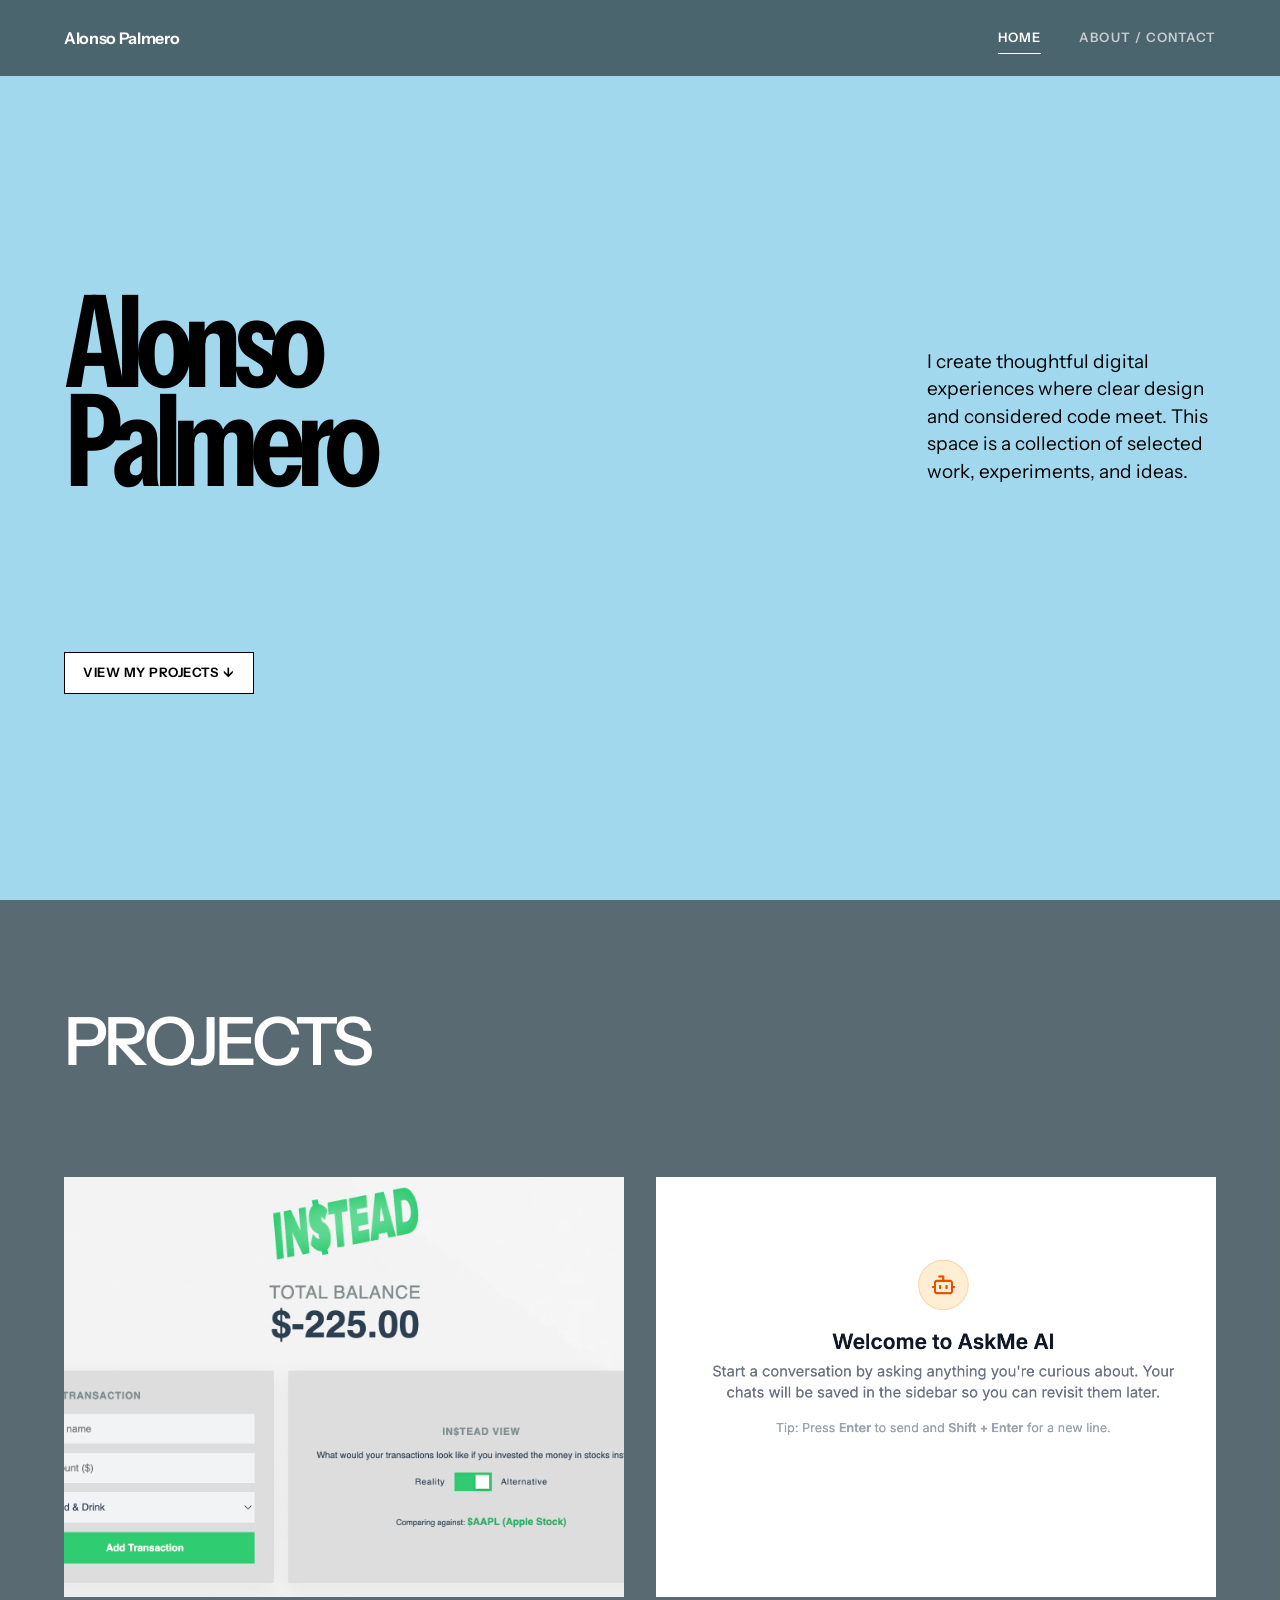
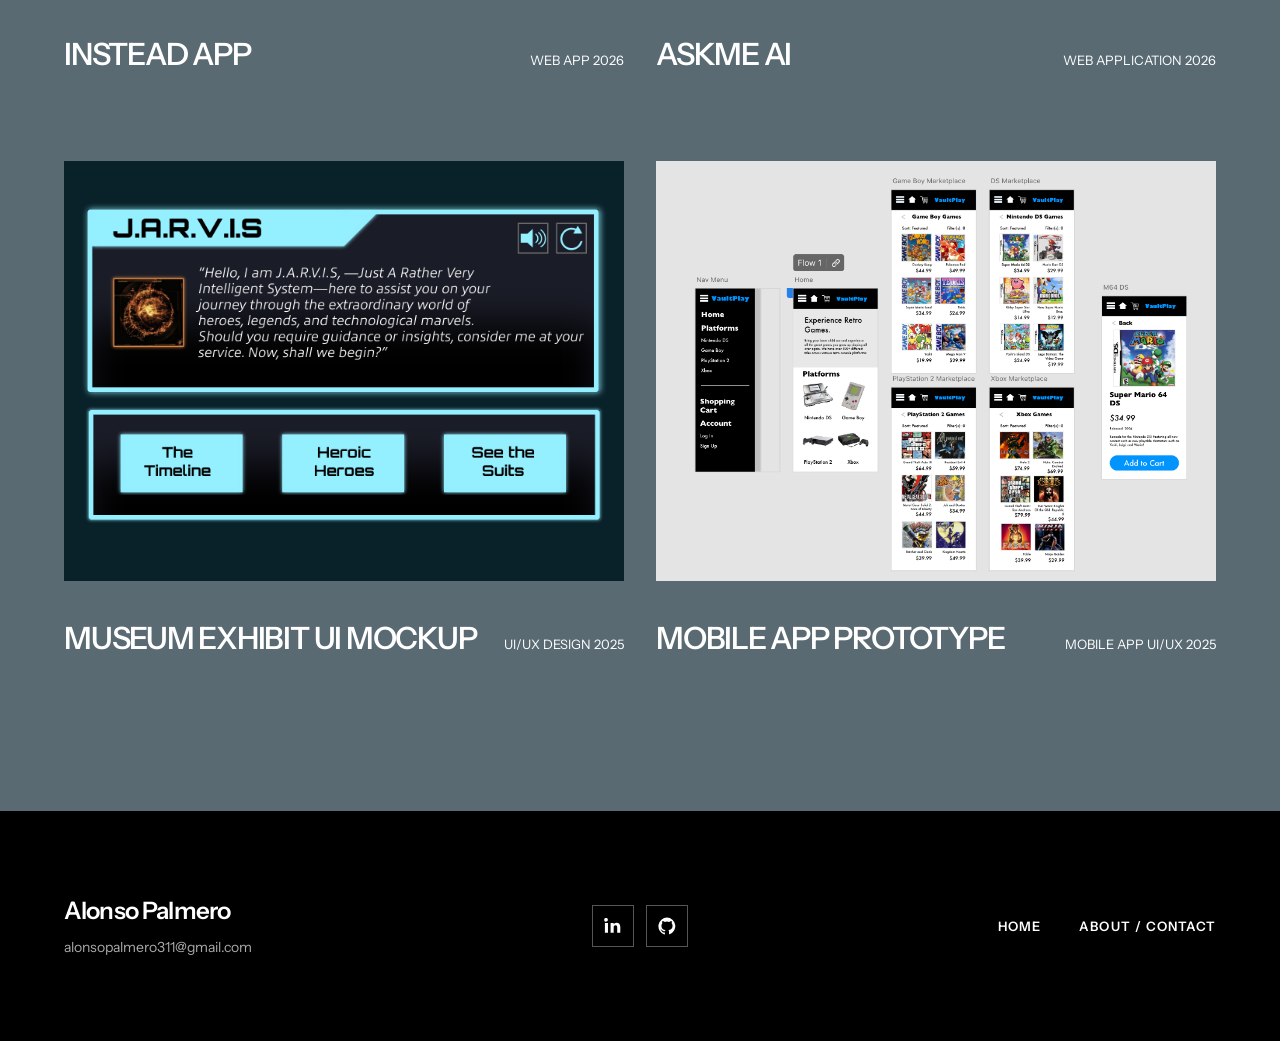
==== index.html @ ddd7af11 "first commit" ====
<!doctype html>
<html lang="en">
  <head>
    <meta charset="UTF-8" />
    <meta name="viewport" content="width=device-width, initial-scale=1.0" />
    <meta
      name="description"
      content="Portfolio of FirstName LastName, a web developer and designer."
    />
    <title>Alonso Palmero — Web Developer &amp; Designer</title>
    <link rel="stylesheet" href="css/styles.css" />
  </head>
  <body>
    <header class="site-nav">
      <a class="site-logo" href="index.html">Alonso Palmero</a>
      <nav aria-label="Primary navigation">
        <a class="active" href="index.html">Home</a>
        <a href="about.html">About / Contact</a>
      </nav>
    </header>

    <main>
      <section class="hero shell" aria-labelledby="hero-title">
        <div class="hero-copy">
          <h1 id="hero-title">Alonso<br />Palmero</h1>
          <div class="hero-intro">
            <p>
              I create thoughtful digital experiences where clear design and
              considered code meet. This space is a collection of selected work,
              experiments, and ideas.
            </p>
          </div>
        </div>
        <a class="down-link" href="#projects"
          >View My Projects <span>↓</span></a
        >
      </section>

      <section
        class="projects-section"
        id="projects"
        aria-labelledby="projects-title"
      >
        <div class="shell">
          <div class="section-heading">
            <h2 id="projects-title">Projects</h2>
          </div>

          <div class="project-grid">
            <a class="project-card" href="project1.html">
              <div class="project-image">
                <img
                  src="./images/instead/instead-thumb.png"
                  alt="Minimal gray concrete architecture against a blue sky"
                />
              </div>
              <div class="project-caption">
                <h3>Instead App</h3>
                <p>Web App 2026</p>
              </div>
            </a>

            <a class="project-card" href="project2.html">
              <div class="project-image">
                <img
                  src="./images/askme/askme-thumb.png"
                  alt="Geometric detail of a modern building"
                />
              </div>
              <div class="project-caption">
                <h3>AskMe AI</h3>
                <p>Web Application 2026</p>
              </div>
            </a>

            <a class="project-card" href="project3.html">
              <div class="project-image">
                <img
                  src="./images/museum/Home.png"
                  alt="Airplane crossing a clear sky above modern architecture"
                />
              </div>
              <div class="project-caption">
                <h3>Museum Exhibit UI Mockup</h3>
                <p>UI/UX Design 2025</p>
              </div>
            </a>

            <a class="project-card" href="project4.html">
              <div class="project-image">
                <img
                  src="./images/app/app-screens.png"
                  alt="White concrete building under a vivid blue sky"
                />
              </div>
              <div class="project-caption">
                <h3>Mobile App Prototype</h3>
                <p>Mobile App UI/UX 2025</p>
              </div>
            </a>
          </div>
        </div>
      </section>
    </main>

    <footer class="site-footer">
      <div class="footer-main shell">
        <div>
          <p class="footer-name">Alonso Palmero</p>
          <a href="mailto:alonsopalmero311@gmail.com"
            >alonsopalmero311@gmail.com</a
          >
        </div>

        <div class="social-links" aria-label="Social links">
          <a
            aria-label="LinkedIn"
            target="_blank"
            href="https://www.linkedin.com/in/alonso-palmero/"
          >
            <svg viewBox="0 0 24 24" aria-hidden="true">
              <path
                d="M5.3 7.9H1.2V21h4.1V7.9ZM3.3 1.4A2.4 2.4 0 1 0 3.3 6a2.4 2.4 0 0 0 0-4.7ZM21.8 13.5c0-4-2.1-5.9-5-5.9a4.3 4.3 0 0 0-3.9 2.1V7.9H8.8V21h4.1v-6.5c0-1.7.3-3.4 2.5-3.4 2.2 0 2.2 2 2.2 3.5V21h4.1l.1-7.5Z"
              />
            </svg>
          </a>
          <a
            aria-label="GitHub"
            target="_blank"
            href="https://github.com/AP-1132"
          >
            <svg viewBox="0 0 24 24" aria-hidden="true">
              <path
                d="M12 .8a11.5 11.5 0 0 0-3.6 22.4c.6.1.8-.2.8-.5v-2.2c-3.3.7-4-1.4-4-1.4-.5-1.4-1.3-1.8-1.3-1.8-1.1-.7.1-.7.1-.7 1.2.1 1.8 1.2 1.8 1.2 1.1 1.8 2.8 1.3 3.5 1 .1-.8.4-1.3.8-1.6-2.7-.3-5.5-1.3-5.5-5.7 0-1.3.5-2.3 1.2-3.1-.1-.3-.5-1.5.1-3.1 0 0 1-.3 3.2 1.2a11 11 0 0 1 5.8 0c2.2-1.5 3.2-1.2 3.2-1.2.6 1.6.2 2.8.1 3.1.8.8 1.2 1.8 1.2 3.1 0 4.4-2.8 5.4-5.5 5.7.4.4.8 1.1.8 2.2v3.2c0 .3.2.6.8.5A11.5 11.5 0 0 0 12 .8Z"
              />
            </svg>
          </a>
        </div>
        <nav class="footer-nav" aria-label="Footer navigation">
          <a href="index.html">Home</a>
          <a href="about.html">About / Contact</a>
        </nav>
      </div>
    </footer>
  </body>
</html>
---- css/styles.css ----
@import url("https://fonts.googleapis.com/css2?family=Instrument+Sans:wdth,wght@75..100,400..700&display=swap");

:root {
  --sky: #87ceeb;
  --skyTransparent: #87ceeb88;
  --black: #000;
  --white: #fff;
  --muted: #51626a;
  --transparentBlack: #00000088;
  --boxShadow: 0 0 0 1px #00000022, 0 4px 8px #00000022;
  --shell: 1400px;
}

* {
  box-sizing: border-box;
  border-radius: 0;
}

html {
  scroll-behavior: smooth;
}

body {
  margin: 0;
  color: var(--black);
  background-color: var(--skyTransparent);
  background-image: url("https://images.unsplash.com/photo-1592698117601-70c282996f9c?auto=format&fit=crop&w=2200&q=88");
  background-attachment: fixed;
  background-position: center top;
  background-size: cover;
  font-family: "Instrument Sans", "Helvetica Neue", Arial, sans-serif;
  font-size: 17px;
  line-height: 1.5;
}

body::before {
  position: fixed;
  inset: 0;
  z-index: -1;
  background: var(--skyTransparent);
  content: "";
  pointer-events: none;
}

img {
  display: block;
  width: 100%;
}

a {
  color: inherit;
  text-decoration: none;
}

p,
h1,
h2,
h3,
figure {
  margin: 0;
}

.shell {
  width: min(calc(100% - 128px), var(--shell));
  margin-inline: auto;
}

.site-nav {
  position: relative;
  z-index: 10;
  display: flex;
  min-height: 76px;
  align-items: center;
  justify-content: space-between;
  padding: 0 max(64px, calc((100vw - var(--shell)) / 2));
  color: var(--white);
  background: var(--transparentBlack);
}

.site-logo {
  font-size: 16px;
  font-weight: 650;
  letter-spacing: -0.02em;
}

.site-nav nav,
.footer-nav {
  display: flex;
  gap: 38px;
}

.site-nav nav a,
.footer-nav a {
  font-size: 13px;
  font-weight: 600;
  letter-spacing: 0.08em;
  text-transform: uppercase;
}

.site-nav nav a {
  position: relative;
  padding-block: 27px;
  opacity: 0.68;
}

.site-nav nav a::after {
  position: absolute;
  right: 0;
  bottom: 21px;
  left: 0;
  height: 1px;
  background: var(--white);
  content: "";
  opacity: 0;
}

.site-nav nav a:hover,
.site-nav nav a:focus-visible,
.site-nav nav a.active {
  opacity: 1;
}

.site-nav nav a.active::after {
  opacity: 1;
}

.hero {
  display: flex;
  min-height: calc(100vh - 76px);
  flex-direction: column;
  justify-content: space-evenly;
  padding-block: 54px 44px;
}

.project-text-header {
  display: flex;
  flex-direction: column;
  justify-content: space-evenly;
  gap: 20px;
}

.hero-label,
.eyebrow,
.section-index,
.portrait figcaption {
  font-size: 12px;
  font-weight: 650;
  letter-spacing: 0.12em;
  text-transform: uppercase;
  background: var(--white);
  padding: 4px 8px;
  color: var(--black);
  border: 1px solid var(--black);
}

.hero-copy {
  display: grid;
  align-items: end;
  gap: 8%;
  grid-template-columns: minmax(0, 2fr) minmax(280px, 0.75fr);
}

.hero h1 {
  font-size: clamp(72px, 10vw, 156px);
  font-stretch: condensed;
  font-weight: 650;
  letter-spacing: -0.075em;
  line-height: 0.77;
}

.hero-intro {
  max-width: 420px;
  padding-bottom: 4px;
}

.hero-intro .eyebrow {
  padding-bottom: 18px;
  margin-bottom: 18px;
}

.hero-intro > p:last-child {
  font-size: 19px;
  line-height: 1.45;
}

.down-link {
  display: flex;
  width: 190px;
  justify-content: space-between;
  font-size: 13px;
  font-weight: 650;
  letter-spacing: 0.04em;
  padding-block: 10px;
  border: #000 1px solid;
  padding-inline: 18px;
  background: var(--white);
  text-transform: uppercase;
}

.projects-section,
.skills-section {
  background: var(--transparentBlack);
}

.projects-section {
  padding-block: 110px 150px;
}

.section-heading {
  display: grid;
  align-items: start;
  padding-bottom: 52px;
  margin-bottom: 52px;
  gap: 30px;
  grid-template-columns: 70px 1fr minmax(250px, 0.5fr);
}

.section-heading h2 {
  font-size: clamp(42px, 5.2vw, 76px);
  font-weight: 560;
  letter-spacing: -0.055em;
  line-height: 0.95;
  text-transform: uppercase;
  color: var(--white);
}

.section-heading > p:last-child {
  max-width: 390px;
}

.project-grid {
  display: grid;
  gap: 84px 32px;
  grid-template-columns: repeat(2, minmax(0, 1fr));
  color: var(--white);
}

.project-image {
  position: relative;
  overflow: hidden;
  aspect-ratio: 4 / 3;
  background: #71b6d5;
}

.project-image img {
  height: 100%;
  object-fit: cover;
  transition:
    opacity 180ms ease,
    transform 250ms ease;
}

.project-number {
  position: absolute;
  top: 0;
  right: 0;
  min-width: 54px;
  padding: 10px 12px;
  color: var(--white);
  background: var(--black);
  font-size: 12px;
  font-weight: 650;
  text-align: center;
}

.project-card:hover img {
  opacity: 0.88;
  transform: scale(1.012);
}

.project-caption {
  display: flex;
  align-items: baseline;
  justify-content: space-between;
  padding-top: 18px;
  margin-top: 16px;
  gap: 20px;
  color: var(--white);
}

.project-caption h3 {
  font-size: clamp(26px, 2.4vw, 36px);
  font-weight: 560;
  letter-spacing: -0.04em;
  text-transform: uppercase;
  color: var(--white);
}

.project-caption p {
  color: var(--white);

  font-size: 13px;
  text-transform: uppercase;
}

.page-intro {
  padding-block: 88px 112px;
}

.page-intro h1,
.project-header h1 {
  margin-top: 42px;
  font-size: clamp(72px, 10vw, 146px);
  font-weight: 600;
  letter-spacing: -0.075em;
  line-height: 0.78;
  text-transform: uppercase;
}

.about-section {
  display: grid;
  align-items: start;
  padding-bottom: 150px;
  gap: 8%;
  grid-template-columns: minmax(300px, 0.83fr) minmax(400px, 1.17fr);
}

.portrait img {
  height: min(680px, 58vw);
  object-fit: cover;
  object-position: center 28%;
}

.portrait figcaption {
  padding-top: 12px;
}

.about-copy {
  padding-top: 4px;
}

.about-copy h2,
.contact-section h2 {
  margin: 54px 0 38px;
  font-size: clamp(46px, 6vw, 84px);
  font-weight: 560;
  letter-spacing: -0.06em;
  line-height: 0.93;
}

.about-copy .lead {
  max-width: 720px;
  padding-bottom: 34px;
  font-size: clamp(22px, 2.2vw, 32px);
  line-height: 1.2;
}

.two-column-copy {
  display: grid;
  padding-top: 28px;
  gap: 34px;
  grid-template-columns: repeat(2, minmax(0, 1fr));
}

.skills-section {
  padding-block: 110px 130px;
}

.section-heading.compact {
  grid-template-columns: 70px 1fr;
}

.skills-list {
  display: grid;
  padding: 0;
  margin: 0;
  list-style: none;
  grid-template-columns: repeat(2, 1fr);
  color: var(--white);
}

.skills-list li {
  display: flex;
  padding: 24px 0;
  font-size: clamp(22px, 2.2vw, 32px);
  font-weight: 520;
  gap: 24px;
}

.skills-list li:nth-child(odd) {
  padding-right: 28px;
}

.skills-list li:nth-child(even) {
  padding-left: 28px;
}

.skills-list span {
  padding-top: 8px;
  font-size: 11px;
}

.contact-section {
  display: grid;
  padding-block: 130px 150px;
  gap: 9%;
  grid-template-columns: 0.85fr 1.15fr;
}

.contact-list a {
  display: grid;
  align-items: center;
  padding: 25px 0;
  gap: 24px;
  grid-template-columns: 100px 1fr auto;
}

.contact-list span {
  font-size: 11px;
  font-weight: 650;
  letter-spacing: 0.1em;
  text-transform: uppercase;
}

.contact-list strong {
  font-size: 19px;
  font-weight: 500;
}

.contact-list b {
  font-size: 24px;
  font-weight: 400;
  transition: transform 160ms ease;
}

.contact-list a:hover b {
  transform: translate(3px, -3px);
}

.site-footer {
  color: var(--white);
  background: var(--black);
}

.footer-main {
  display: grid;
  align-items: center;
  min-height: 230px;
  gap: 32px;
  grid-template-columns: 1fr auto 1fr;
}

.footer-name {
  margin-bottom: 5px;
  font-size: 24px;
  font-weight: 600;
  letter-spacing: -0.035em;
}

.footer-main > div:first-child a {
  color: #aaa;
  font-size: 14px;
}

.social-links {
  display: flex;
  gap: 12px;
}

.social-links a {
  display: grid;
  width: 42px;
  height: 42px;
  border: 1px solid #555;
  place-items: center;
}

.social-links a:hover {
  color: var(--black);
  background: var(--white);
}

.social-links svg {
  width: 18px;
  fill: currentColor;
}

.footer-nav {
  justify-content: flex-end;
}

.footer-base {
  display: flex;
  justify-content: space-between;
  padding-block: 18px 24px;
  color: #888;
  font-size: 11px;
  letter-spacing: 0.06em;
  text-transform: uppercase;
}

/* Simplified project detail */
.simple-project {
  padding-bottom: 140px;
}

.simple-project-header {
  padding-block: 88px 72px;
}

.simple-project-header h1 {
  margin-top: 38px;
  font-size: clamp(72px, 10vw, 146px);
  font-weight: 600;
  letter-spacing: -0.075em;
  line-height: 0.82;
  text-transform: uppercase;
}

.simple-project-grid {
  display: grid;
  gap: 28px;
  grid-template-columns: repeat(2, minmax(0, 1fr));
}

.simple-project-grid-large {
  display: grid;
  gap: 28px;
  grid-template-columns: repeat(2, minmax(0, 1fr));
}

.simple-project-grid img {
  height: min(45vw, 620px);
  object-fit: cover;
}

.simple-project-text {
  display: grid;
  padding-top: 100px;
  margin-top: 100px;
  gap: 9%;
  grid-template-columns: 0.7fr 1.3fr;
}

.simple-project-text h2 {
  max-width: 780px;
  margin-bottom: 32px;
  font-size: clamp(34px, 4vw, 58px);
  font-weight: 560;
  letter-spacing: -0.05em;
  line-height: 1;
}

.simple-project-text div p {
  max-width: 700px;
}

.simple-project-text div p + p {
  margin-top: 18px;
}

@media (max-width: 820px) {
  body {
    background-attachment: scroll;
  }

  .shell {
    width: calc(100% - 44px);
  }

  .site-nav {
    min-height: 68px;
    padding: 0 22px;
  }

  .site-logo {
    max-width: 112px;
    font-size: 14px;
    line-height: 1.1;
  }

  .site-nav nav,
  .footer-nav {
    gap: 17px;
  }

  .site-nav nav a {
    padding-block: 24px;
    font-size: 10px;
  }

  .site-nav nav a::after {
    bottom: 18px;
  }

  .hero {
    min-height: calc(100svh - 68px);
    padding-block: 28px;
  }

  .hero-copy {
    display: block;
  }

  .hero h1 {
    font-size: clamp(62px, 22vw, 96px);
    line-height: 0.83;
  }

  .hero-intro {
    max-width: none;
    margin-top: 44px;
  }

  .hero-intro > p:last-child {
    font-size: 16px;
  }

  .projects-section,
  .skills-section {
    padding-block: 76px 88px;
  }

  .section-heading,
  .section-heading.compact {
    display: block;
    padding-bottom: 30px;
    margin-bottom: 36px;
  }

  .section-heading h2 {
    margin: 16px 0 22px;
    font-size: 42px;
  }

  .project-grid {
    gap: 58px;
    grid-template-columns: 1fr;
  }

  .project-caption {
    display: block;
  }

  .project-caption p {
    margin-top: 4px;
  }

  .page-intro {
    padding-block: 54px 76px;
  }

  .page-intro h1 {
    margin-top: 28px;
    font-size: clamp(58px, 20vw, 88px);
    line-height: 0.84;
  }

  .about-section,
  .contact-section {
    display: block;
  }

  .about-section {
    padding-bottom: 80px;
  }

  .portrait img {
    height: 115vw;
    max-height: 620px;
  }

  .about-copy {
    padding-top: 64px;
  }

  .about-copy h2,
  .contact-section h2 {
    margin: 32px 0 28px;
    font-size: 46px;
  }

  .two-column-copy,
  .skills-list {
    grid-template-columns: 1fr;
  }

  .two-column-copy {
    gap: 20px;
  }

  .skills-list li:nth-child(odd) {
    padding-right: 0;
    border-right: 0;
  }

  .skills-list li:nth-child(even) {
    padding-left: 0;
  }

  .contact-section {
    padding-block: 82px 92px;
  }

  .contact-list {
    margin-top: 44px;
  }

  .contact-list a {
    gap: 5px 12px;
    grid-template-columns: 1fr auto;
  }

  .contact-list strong {
    overflow-wrap: anywhere;
    font-size: 15px;
    grid-column: 1;
  }

  .contact-list b {
    grid-area: 1 / 2 / 3 / 3;
  }

  .footer-main {
    display: flex;
    min-height: 0;
    align-items: flex-start;
    flex-direction: column;
    padding-block: 54px;
  }

  .footer-nav {
    flex-direction: column;
  }

  .footer-base {
    display: block;
  }

  .footer-base p + p {
    margin-top: 5px;
  }

  .simple-project {
    padding-bottom: 82px;
  }

  .simple-project-header {
    padding-block: 54px 44px;
  }

  .simple-project-header h1 {
    margin-top: 28px;
    font-size: clamp(58px, 20vw, 88px);
    line-height: 0.84;
  }

  .simple-project-grid {
    gap: 22px;
    grid-template-columns: 1fr;
  }

  .simple-project-grid img {
    height: 76vw;
  }

  .simple-project-text {
    display: block;
    padding-top: 58px;
    margin-top: 68px;
  }

  .simple-project-text > p {
    margin-bottom: 34px;
  }

  .simple-project-text h2 {
    margin-bottom: 24px;
    font-size: 38px;
  }
}

@media (prefers-reduced-motion: reduce) {
  html {
    scroll-behavior: auto;
  }

  * {
    transition: none !important;
  }
}
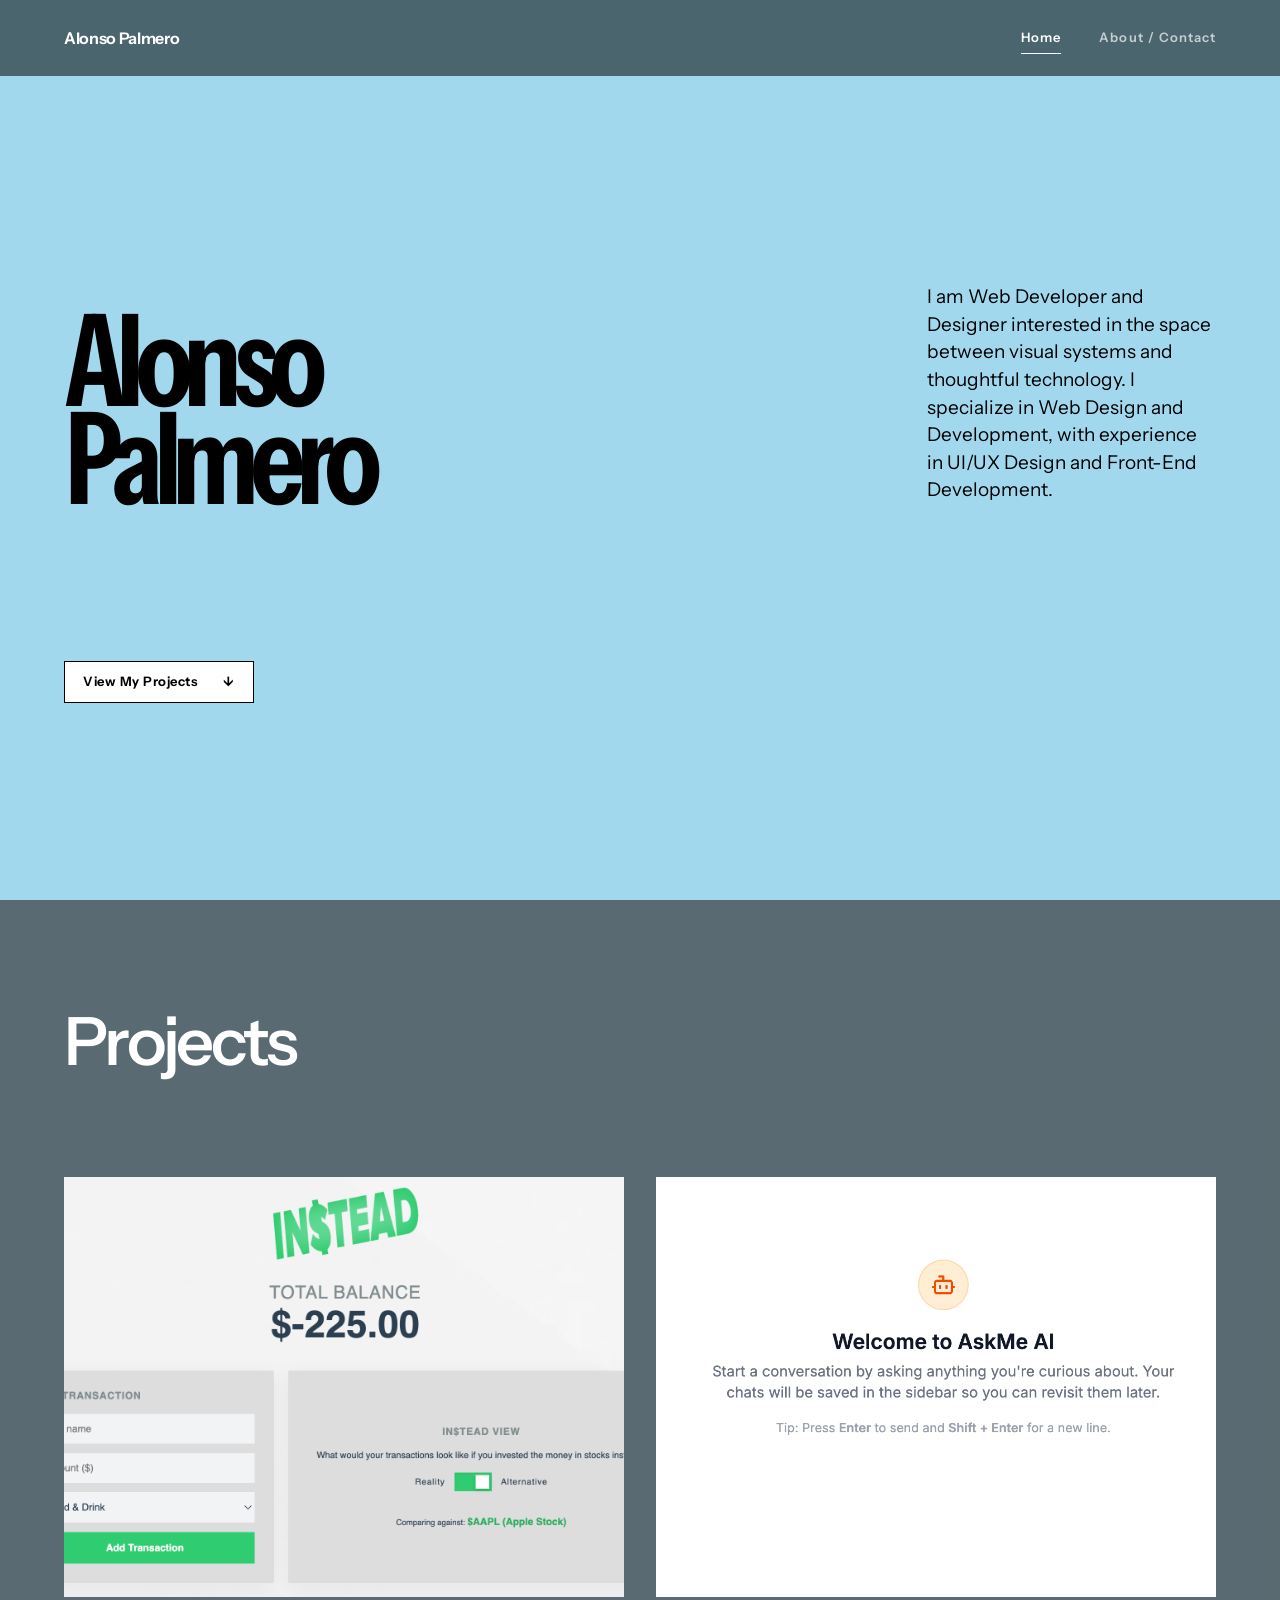
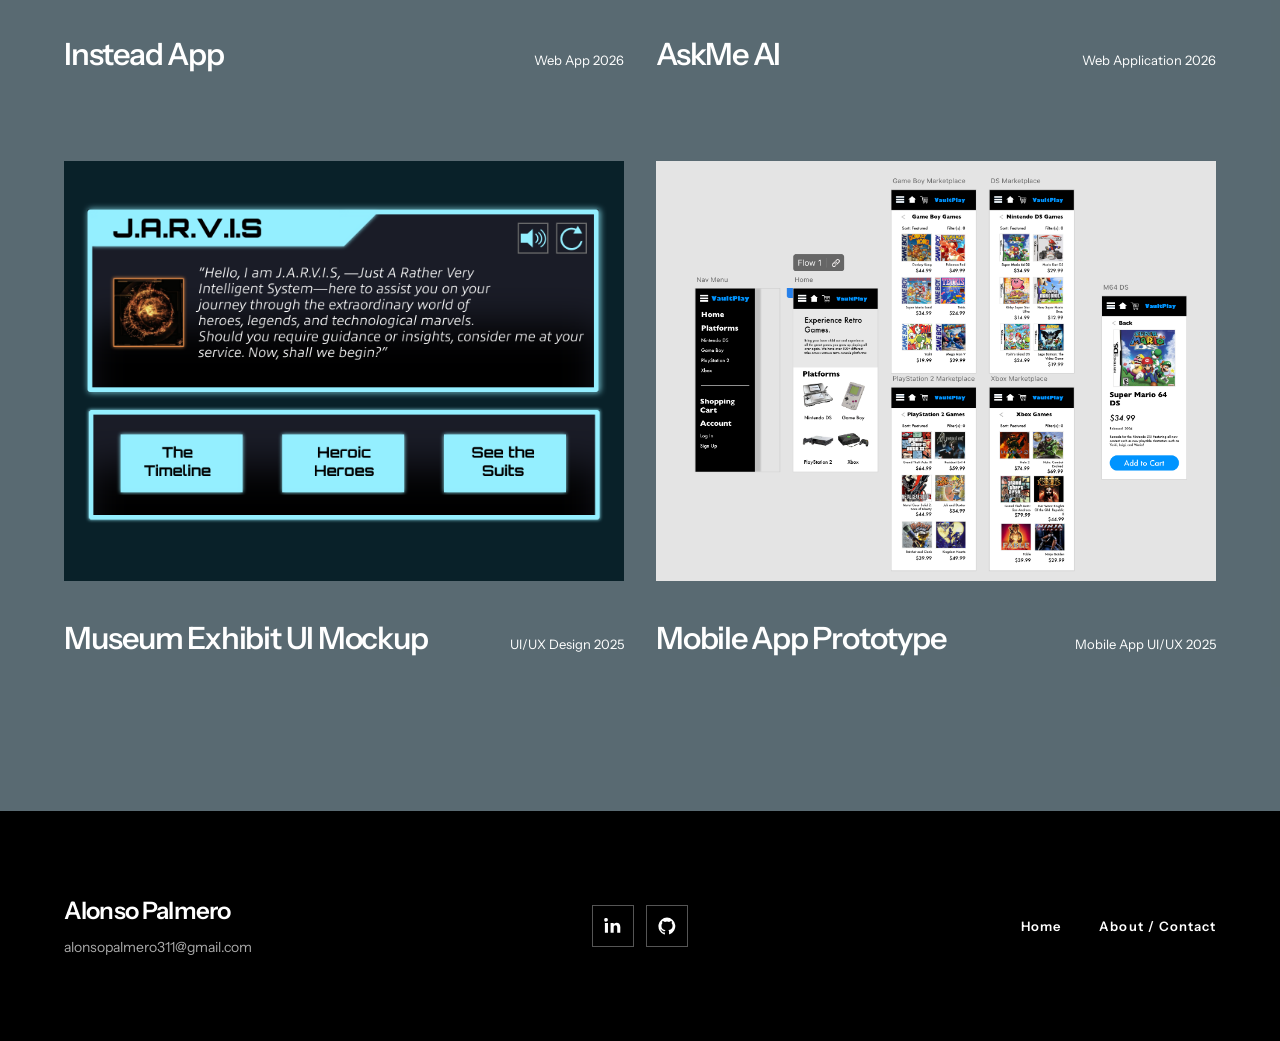
==== commit 71dff055: "finish askme, museum, app, about content" ====
--- a/index.html
+++ b/index.html
@@ -25,9 +25,10 @@
           <h1 id="hero-title">Alonso<br />Palmero</h1>
           <div class="hero-intro">
             <p>
-              I create thoughtful digital experiences where clear design and
-              considered code meet. This space is a collection of selected work,
-              experiments, and ideas.
+              I am Web Developer and Designer interested in the space between
+              visual systems and thoughtful technology. I specialize in Web
+              Design and Development, with experience in UI/UX Design and
+              Front-End Development.
             </p>
           </div>
         </div>
--- a/css/styles.css
+++ b/css/styles.css
@@ -94,7 +94,7 @@
   font-size: 13px;
   font-weight: 600;
   letter-spacing: 0.08em;
-  text-transform: uppercase;
+  /* text-transform: uppercase; */
 }
 
 .site-nav nav a {
@@ -194,7 +194,7 @@
   border: #000 1px solid;
   padding-inline: 18px;
   background: var(--white);
-  text-transform: uppercase;
+  /* text-transform: uppercase; */
 }
 
 .projects-section,
@@ -220,7 +220,7 @@
   font-weight: 560;
   letter-spacing: -0.055em;
   line-height: 0.95;
-  text-transform: uppercase;
+  /* text-transform: uppercase; */
   color: var(--white);
 }
 
@@ -282,7 +282,7 @@
   font-size: clamp(26px, 2.4vw, 36px);
   font-weight: 560;
   letter-spacing: -0.04em;
-  text-transform: uppercase;
+  /* text-transform: uppercase; */
   color: var(--white);
 }
 
@@ -290,7 +290,7 @@
   color: var(--white);
 
   font-size: 13px;
-  text-transform: uppercase;
+  /* text-transform: uppercase; */
 }
 
 .page-intro {
@@ -301,10 +301,10 @@
 .project-header h1 {
   margin-top: 42px;
   font-size: clamp(72px, 10vw, 146px);
-  font-weight: 600;
+  font-weight: 300;
   letter-spacing: -0.075em;
   line-height: 0.78;
-  text-transform: uppercase;
+  /* text-transform: uppercase; */
 }
 
 .about-section {
@@ -409,12 +409,15 @@
   font-size: 11px;
   font-weight: 650;
   letter-spacing: 0.1em;
-  text-transform: uppercase;
+  background: var(--white);
+  padding: 4px 8px;
+  /* text-transform: uppercase; */
 }
 
 .contact-list strong {
   font-size: 19px;
   font-weight: 500;
+  /* background: var(--white); */
 }
 
 .contact-list b {
@@ -501,10 +504,10 @@
 .simple-project-header h1 {
   margin-top: 38px;
   font-size: clamp(72px, 10vw, 146px);
-  font-weight: 600;
+  font-weight: 300;
   letter-spacing: -0.075em;
   line-height: 0.82;
-  text-transform: uppercase;
+  /* text-transform: uppercase; */
 }
 
 .simple-project-grid {
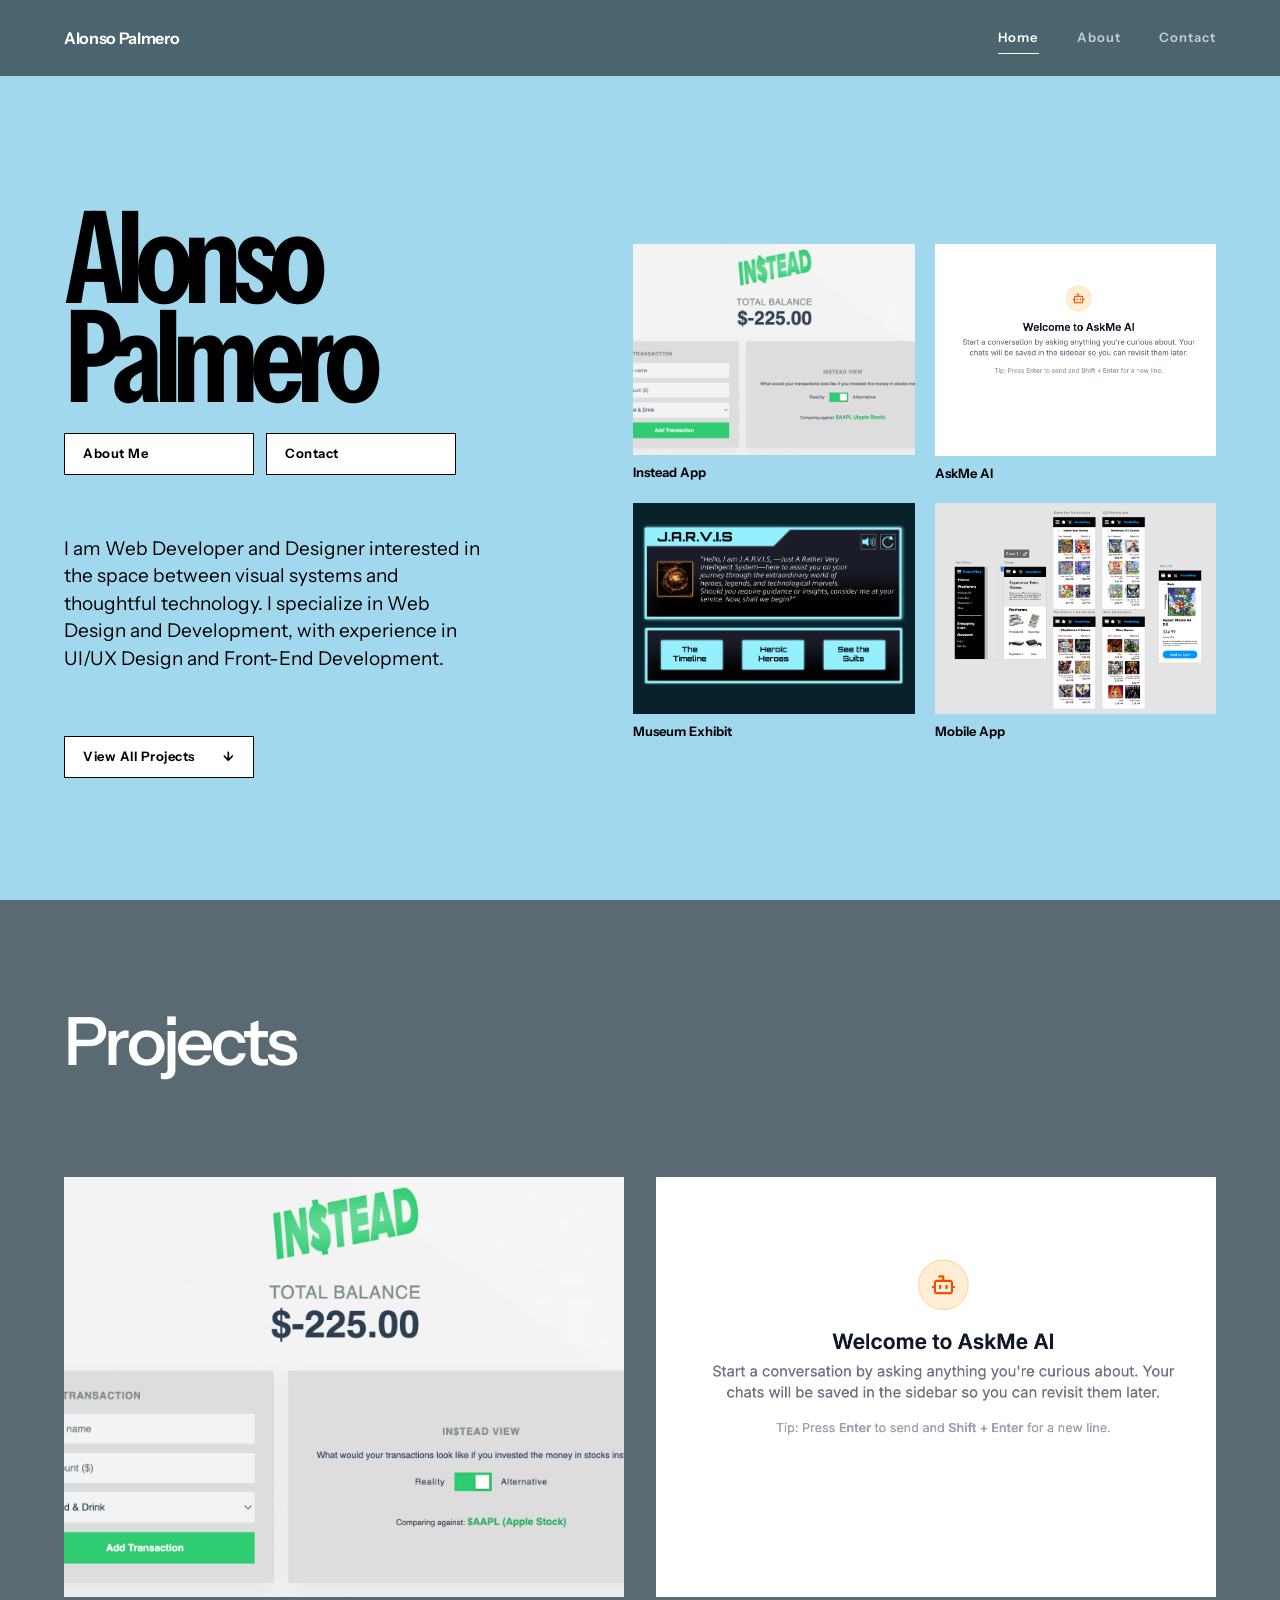
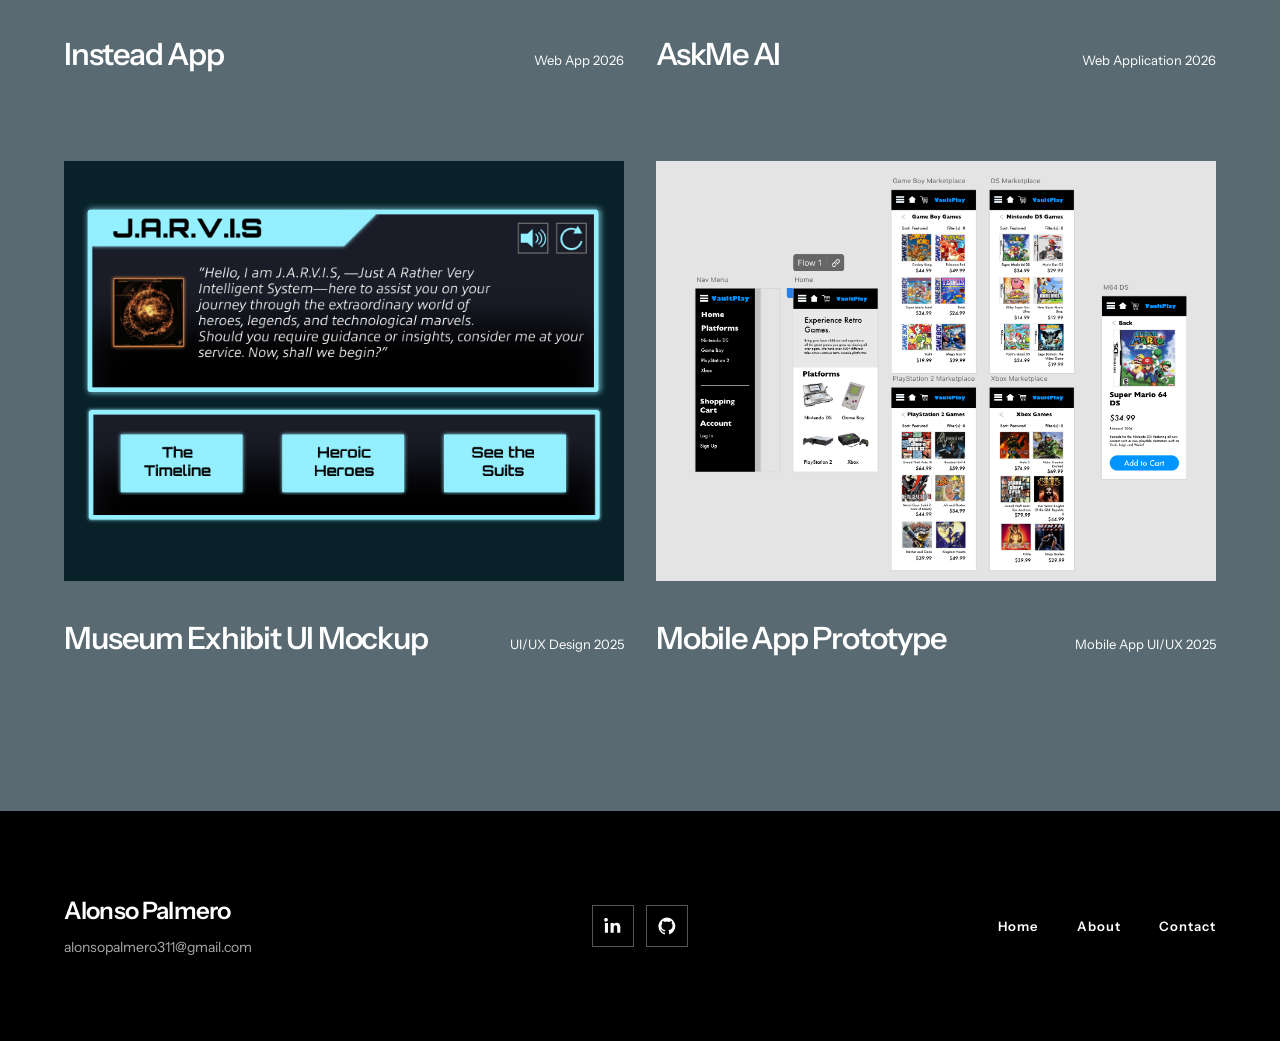
==== commit 5cad6947: "updated layout" ====
--- a/index.html
+++ b/index.html
@@ -15,26 +15,66 @@
       <a class="site-logo" href="index.html">Alonso Palmero</a>
       <nav aria-label="Primary navigation">
         <a class="active" href="index.html">Home</a>
-        <a href="about.html">About / Contact</a>
+        <a href="about.html">About</a>
+        <a href="about.html#contact">Contact</a>
       </nav>
     </header>
 
     <main>
       <section class="hero shell" aria-labelledby="hero-title">
-        <div class="hero-copy">
-          <h1 id="hero-title">Alonso<br />Palmero</h1>
-          <div class="hero-intro">
-            <p>
-              I am Web Developer and Designer interested in the space between
-              visual systems and thoughtful technology. I specialize in Web
-              Design and Development, with experience in UI/UX Design and
-              Front-End Development.
-            </p>
+        <div class="hero-layout">
+          <div class="hero-content">
+            <div class="hero-title-group">
+              <h1 id="hero-title">Alonso<br />Palmero</h1>
+              <div class="hero-title-links">
+                <a class="down-link" href="about.html">About Me</a>
+                <a class="down-link" href="about.html#contact">Contact</a>
+              </div>
+            </div>
+            <div class="hero-intro">
+              <p>
+                I am Web Developer and Designer interested in the space between
+                visual systems and thoughtful technology. I specialize in Web
+                Design and Development, with experience in UI/UX Design and
+                Front-End Development.
+              </p>
+            </div>
+            <a class="down-link" href="#projects"
+              >View All Projects <span>↓</span></a
+            >
+          </div>
+
+          <div class="hero-projects" aria-label="Featured projects">
+            <a class="hero-project-card" href="project1.html">
+              <img
+                src="./images/instead/instead-thumb.png"
+                alt="Instead App project preview"
+              />
+              <span>Instead App</span>
+            </a>
+            <a class="hero-project-card" href="project2.html">
+              <img
+                src="./images/askme/askme-thumb.png"
+                alt="AskMe AI project preview"
+              />
+              <span>AskMe AI</span>
+            </a>
+            <a class="hero-project-card" href="project3.html">
+              <img
+                src="./images/museum/Home.png"
+                alt="Museum Exhibit UI Mockup project preview"
+              />
+              <span>Museum Exhibit</span>
+            </a>
+            <a class="hero-project-card" href="project4.html">
+              <img
+                src="./images/app/app-screens.png"
+                alt="Mobile App Prototype project preview"
+              />
+              <span>Mobile App</span>
+            </a>
           </div>
         </div>
-        <a class="down-link" href="#projects"
-          >View My Projects <span>↓</span></a
-        >
       </section>
 
       <section
@@ -139,7 +179,8 @@
         </div>
         <nav class="footer-nav" aria-label="Footer navigation">
           <a href="index.html">Home</a>
-          <a href="about.html">About / Contact</a>
+          <a href="about.html">About</a>
+          <a href="about.html#contact">Contact</a>
         </nav>
       </div>
     </footer>
--- a/css/styles.css
+++ b/css/styles.css
@@ -125,11 +125,38 @@
 }
 
 .hero {
-  display: flex;
+  display: grid;
   min-height: calc(100vh - 76px);
-  flex-direction: column;
   justify-content: space-evenly;
   padding-block: 54px 44px;
+}
+
+.hero-layout {
+  display: grid;
+  align-items: center;
+  gap: 8%;
+  grid-template-columns: minmax(0, 0.9fr) minmax(420px, 1.1fr);
+}
+
+.hero-content {
+  display: flex;
+  min-height: 570px;
+  align-items: flex-start;
+  flex-direction: column;
+  justify-content: space-between;
+}
+
+.hero-title-group {
+  display: flex;
+  align-items: flex-start;
+  flex-direction: column;
+}
+
+.hero-title-links {
+  display: flex;
+  flex-wrap: wrap;
+  gap: 12px;
+  margin-top: 28px;
 }
 
 .project-text-header {
@@ -148,16 +175,14 @@
   letter-spacing: 0.12em;
   text-transform: uppercase;
   background: var(--white);
+  width: max-content;
   padding: 4px 8px;
   color: var(--black);
   border: 1px solid var(--black);
 }
 
 .hero-copy {
-  display: grid;
-  align-items: end;
-  gap: 8%;
-  grid-template-columns: minmax(0, 2fr) minmax(280px, 0.75fr);
+  display: contents;
 }
 
 .hero h1 {
@@ -171,6 +196,39 @@
 .hero-intro {
   max-width: 420px;
   padding-bottom: 4px;
+}
+
+.hero-projects {
+  display: grid;
+  gap: 20px;
+  grid-template-columns: repeat(2, minmax(0, 1fr));
+}
+
+.hero-project-card {
+  display: block;
+  color: var(--black);
+}
+
+.hero-project-card img {
+  aspect-ratio: 4 / 3;
+  object-fit: cover;
+  background: var(--white);
+  transition:
+    opacity 180ms ease,
+    transform 250ms ease;
+}
+
+.hero-project-card span {
+  display: block;
+  padding-top: 8px;
+  font-size: 13px;
+  font-weight: 650;
+}
+
+.hero-project-card:hover img,
+.hero-project-card:focus-visible img {
+  opacity: 0.82;
+  transform: scale(1.018);
 }
 
 .hero-intro .eyebrow {
@@ -310,6 +368,7 @@
 .about-section {
   display: grid;
   align-items: start;
+  padding-top: 88px;
   padding-bottom: 150px;
   gap: 8%;
   grid-template-columns: minmax(300px, 0.83fr) minmax(400px, 1.17fr);
@@ -319,6 +378,8 @@
   height: min(680px, 58vw);
   object-fit: cover;
   object-position: center 28%;
+  border: 5px solid var(--transparentBlack);
+  box-shadow: var(--boxShadow);
 }
 
 .portrait figcaption {
@@ -494,11 +555,18 @@
 
 /* Simplified project detail */
 .simple-project {
+  display: flex;
+  width: min(calc(100% - 128px), var(--shell));
+  margin-inline: auto;
   padding-bottom: 140px;
+  flex-direction: column;
 }
 
 .simple-project-header {
+  width: auto;
+  margin: 0;
   padding-block: 88px 72px;
+  order: 1;
 }
 
 .simple-project-header h1 {
@@ -518,21 +586,26 @@
 
 .simple-project-grid-large {
   display: grid;
+  width: auto;
+  margin: 100px 0 0;
   gap: 28px;
+  align-items: center;
+  justify-items: center;
   grid-template-columns: repeat(2, minmax(0, 1fr));
-}
-
-.simple-project-grid img {
-  height: min(45vw, 620px);
-  object-fit: cover;
+  order: 3;
+}
+
+.simple-project-grid-large img {
+  width: 100%;
+  height: auto;
+  object-fit: contain;
 }
 
 .simple-project-text {
-  display: grid;
-  padding-top: 100px;
-  margin-top: 100px;
-  gap: 9%;
-  grid-template-columns: 0.7fr 1.3fr;
+  display: block;
+  width: auto;
+  margin: 0;
+  order: 2;
 }
 
 .simple-project-text h2 {
@@ -591,8 +664,12 @@
     padding-block: 28px;
   }
 
-  .hero-copy {
+  .hero-layout {
     display: block;
+  }
+
+  .hero-content {
+    min-height: 0;
   }
 
   .hero h1 {
@@ -603,6 +680,11 @@
   .hero-intro {
     max-width: none;
     margin-top: 44px;
+  }
+
+  .hero-projects {
+    margin-top: 58px;
+    gap: 16px;
   }
 
   .hero-intro > p:last-child {
@@ -655,6 +737,7 @@
   }
 
   .about-section {
+    padding-top: 54px;
     padding-bottom: 80px;
   }
 
@@ -735,10 +818,13 @@
   }
 
   .simple-project {
+    display: block;
+    width: calc(100% - 44px);
     padding-bottom: 82px;
   }
 
   .simple-project-header {
+    width: auto;
     padding-block: 54px 44px;
   }
 
@@ -753,14 +839,21 @@
     grid-template-columns: 1fr;
   }
 
-  .simple-project-grid img {
-    height: 76vw;
+  .simple-project-grid-large {
+    width: auto;
+    margin-top: 58px;
+    grid-template-columns: minmax(0, 1fr);
+  }
+
+  .simple-project-grid-large img {
+    width: 100%;
   }
 
   .simple-project-text {
     display: block;
-    padding-top: 58px;
-    margin-top: 68px;
+    width: auto;
+    padding-top: 0;
+    margin-top: 0;
   }
 
   .simple-project-text > p {
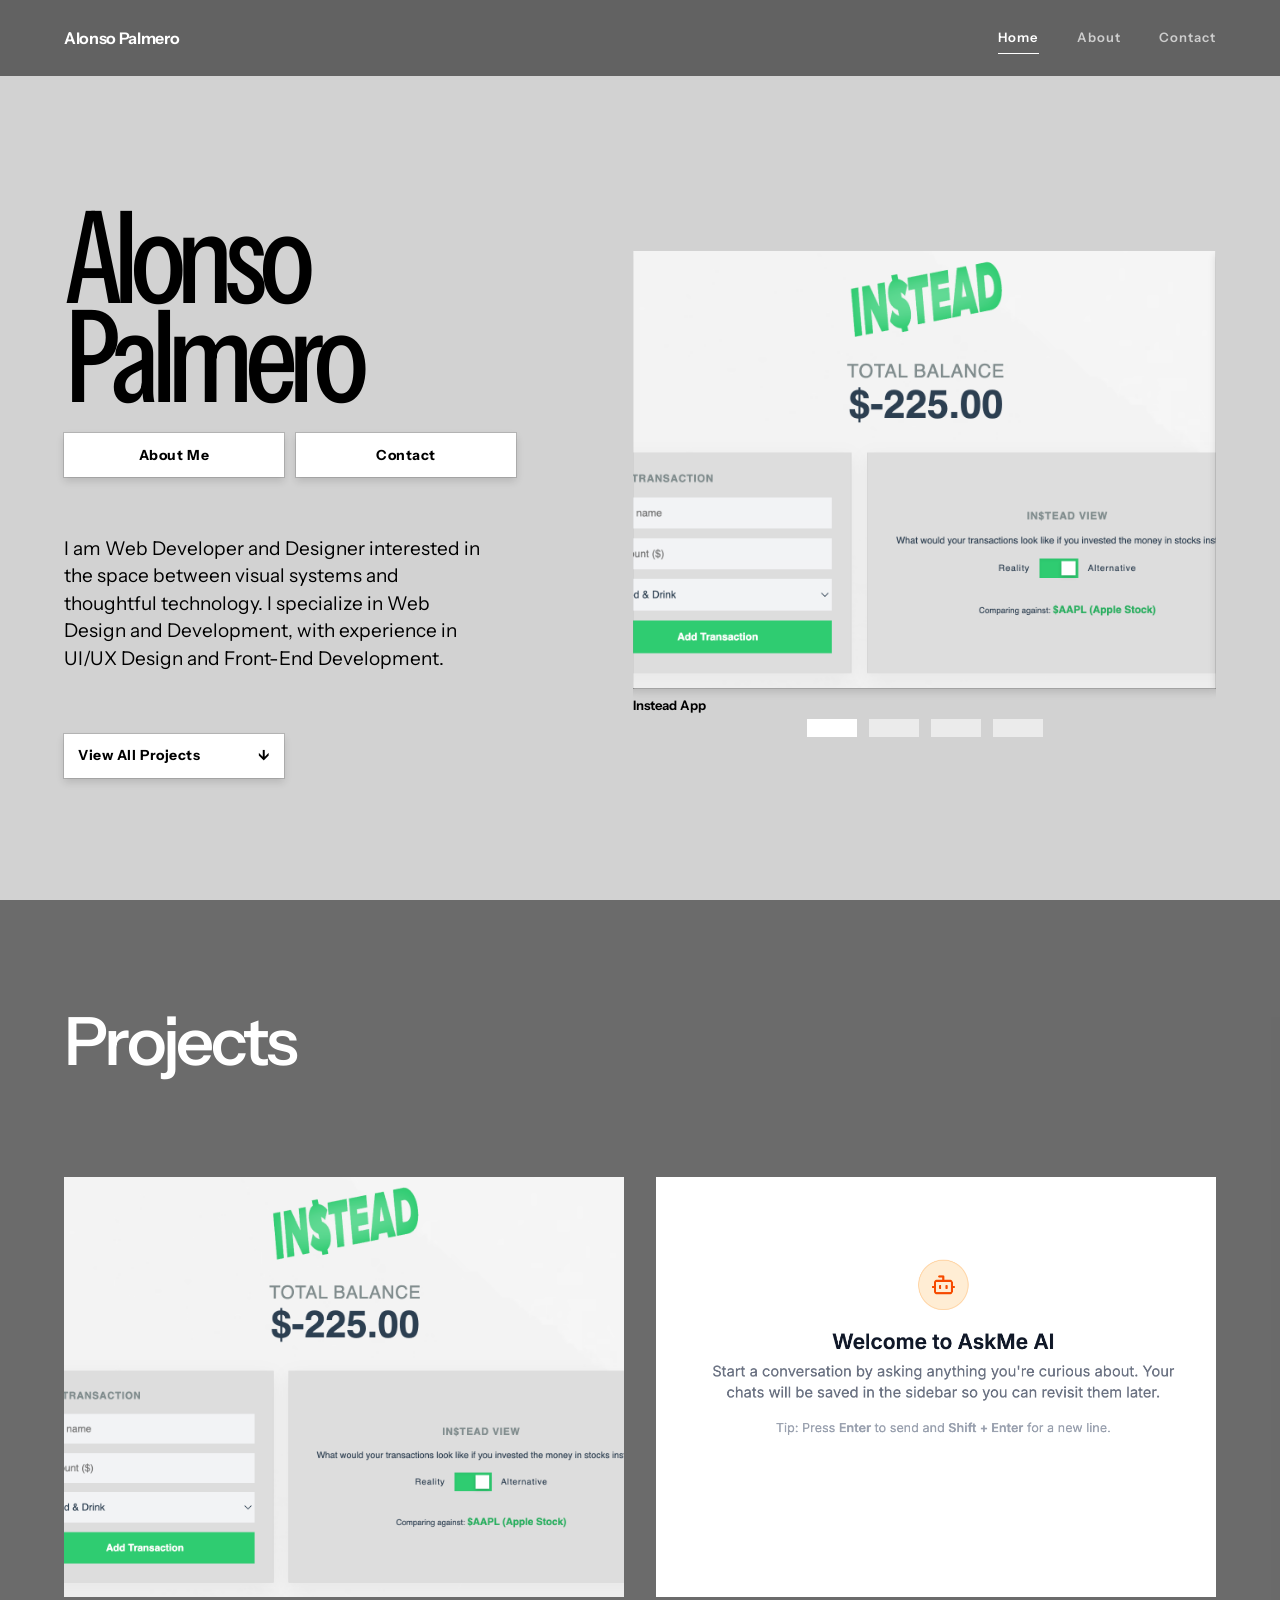
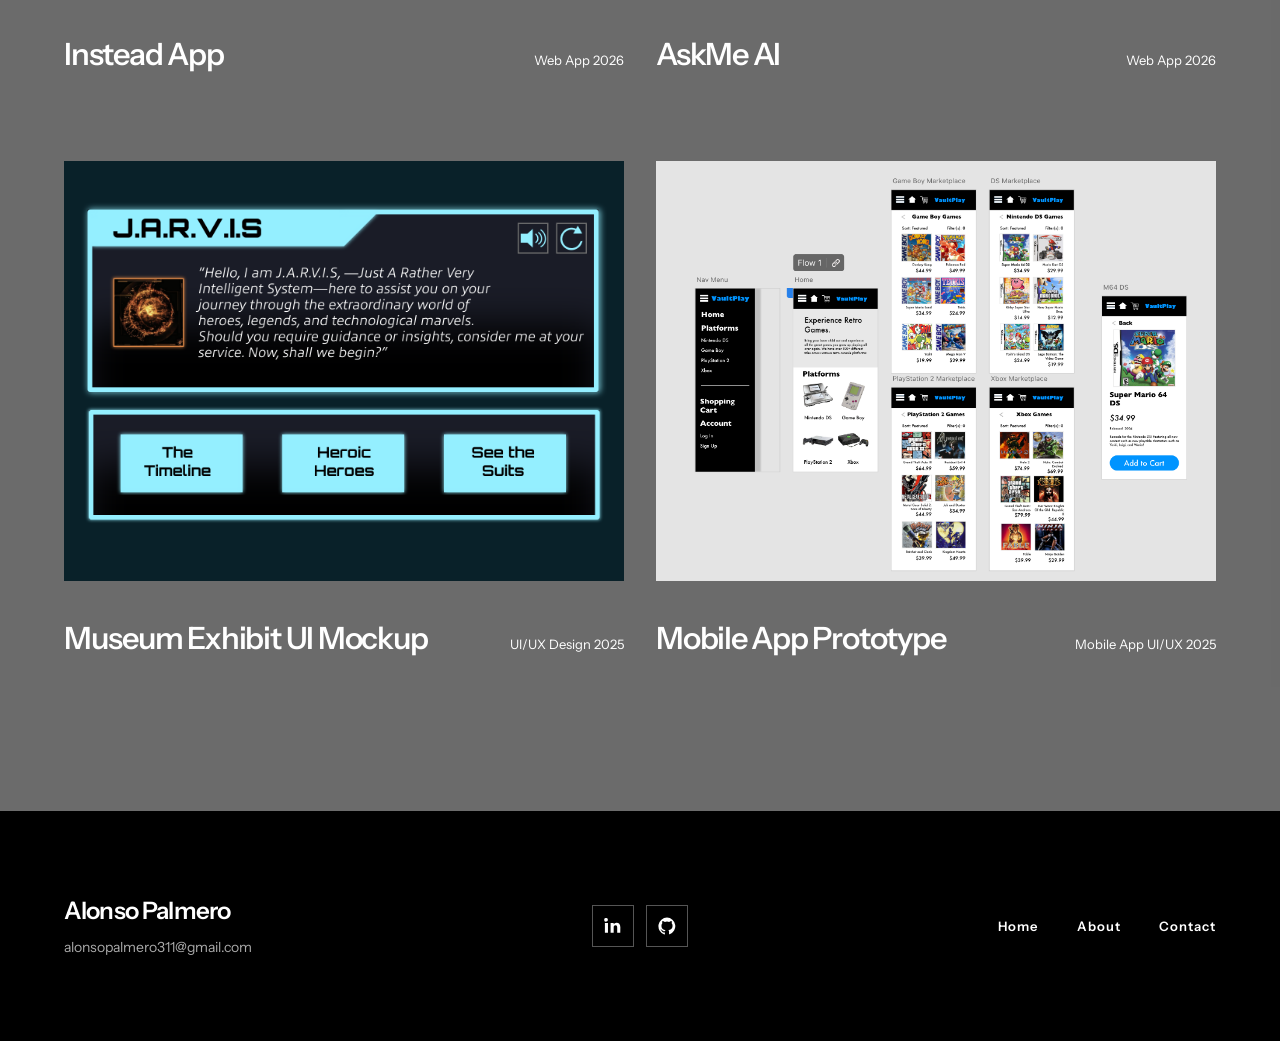
==== commit cdb93613: "overhaul layout, added splide, imageGallery" ====
--- a/index.html
+++ b/index.html
@@ -8,6 +8,12 @@
       content="Portfolio of FirstName LastName, a web developer and designer."
     />
     <title>Alonso Palmero — Web Developer &amp; Designer</title>
+    <link
+      rel="stylesheet"
+      href="https://cdn.jsdelivr.net/npm/@splidejs/splide@4/dist/css/splide.min.css"
+    />
+    <script src="https://cdn.jsdelivr.net/npm/@splidejs/splide@4/dist/js/splide.min.js"></script>
+    <script src="app/app.js" defer></script>
     <link rel="stylesheet" href="css/styles.css" />
   </head>
   <body>
@@ -16,7 +22,7 @@
       <nav aria-label="Primary navigation">
         <a class="active" href="index.html">Home</a>
         <a href="about.html">About</a>
-        <a href="about.html#contact">Contact</a>
+        <a href="contact.html">Contact</a>
       </nav>
     </header>
 
@@ -28,7 +34,7 @@
               <h1 id="hero-title">Alonso<br />Palmero</h1>
               <div class="hero-title-links">
                 <a class="down-link" href="about.html">About Me</a>
-                <a class="down-link" href="about.html#contact">Contact</a>
+                <a class="down-link" href="contact.html">Contact</a>
               </div>
             </div>
             <div class="hero-intro">
@@ -44,35 +50,47 @@
             >
           </div>
 
-          <div class="hero-projects" aria-label="Featured projects">
-            <a class="hero-project-card" href="project1.html">
-              <img
-                src="./images/instead/instead-thumb.png"
-                alt="Instead App project preview"
-              />
-              <span>Instead App</span>
-            </a>
-            <a class="hero-project-card" href="project2.html">
-              <img
-                src="./images/askme/askme-thumb.png"
-                alt="AskMe AI project preview"
-              />
-              <span>AskMe AI</span>
-            </a>
-            <a class="hero-project-card" href="project3.html">
-              <img
-                src="./images/museum/Home.png"
-                alt="Museum Exhibit UI Mockup project preview"
-              />
-              <span>Museum Exhibit</span>
-            </a>
-            <a class="hero-project-card" href="project4.html">
-              <img
-                src="./images/app/app-screens.png"
-                alt="Mobile App Prototype project preview"
-              />
-              <span>Mobile App</span>
-            </a>
+          <div class="splide hero-projects" aria-label="Featured projects">
+            <div class="splide__track">
+              <ul class="splide__list">
+                <li class="splide__slide">
+                  <a class="hero-project-card" href="instead-app.html">
+                    <img
+                      src="./images/instead/instead-thumb.png"
+                      alt="Instead App project preview"
+                    />
+                    <span>Instead App</span>
+                  </a>
+                </li>
+                <li class="splide__slide">
+                  <a class="hero-project-card" href="askme-ai-app.html">
+                    <img
+                      src="./images/askme/askme-thumb.png"
+                      alt="AskMe AI project preview"
+                    />
+                    <span>AskMe AI</span>
+                  </a>
+                </li>
+                <li class="splide__slide">
+                  <a class="hero-project-card" href="museum-ui.html">
+                    <img
+                      src="./images/museum/Home.png"
+                      alt="Museum Exhibit UI Mockup project preview"
+                    />
+                    <span>Museum Exhibit</span>
+                  </a>
+                </li>
+                <li class="splide__slide">
+                  <a class="hero-project-card" href="mobile-prototype.html">
+                    <img
+                      src="./images/app/app-screens.png"
+                      alt="Mobile App Prototype project preview"
+                    />
+                    <span>Mobile App</span>
+                  </a>
+                </li>
+              </ul>
+            </div>
           </div>
         </div>
       </section>
@@ -88,7 +106,7 @@
           </div>
 
           <div class="project-grid">
-            <a class="project-card" href="project1.html">
+            <a class="project-card" href="instead-app.html">
               <div class="project-image">
                 <img
                   src="./images/instead/instead-thumb.png"
@@ -101,7 +119,7 @@
               </div>
             </a>
 
-            <a class="project-card" href="project2.html">
+            <a class="project-card" href="askme-ai-app.html">
               <div class="project-image">
                 <img
                   src="./images/askme/askme-thumb.png"
@@ -110,11 +128,11 @@
               </div>
               <div class="project-caption">
                 <h3>AskMe AI</h3>
-                <p>Web Application 2026</p>
-              </div>
-            </a>
-
-            <a class="project-card" href="project3.html">
+                <p>Web App 2026</p>
+              </div>
+            </a>
+
+            <a class="project-card" href="museum-ui.html">
               <div class="project-image">
                 <img
                   src="./images/museum/Home.png"
@@ -127,7 +145,7 @@
               </div>
             </a>
 
-            <a class="project-card" href="project4.html">
+            <a class="project-card" href="mobile-prototype.html">
               <div class="project-image">
                 <img
                   src="./images/app/app-screens.png"
@@ -180,7 +198,7 @@
         <nav class="footer-nav" aria-label="Footer navigation">
           <a href="index.html">Home</a>
           <a href="about.html">About</a>
-          <a href="about.html#contact">Contact</a>
+          <a href="contact.html">Contact</a>
         </nav>
       </div>
     </footer>
--- a/css/styles.css
+++ b/css/styles.css
@@ -2,7 +2,7 @@
 
 :root {
   --sky: #87ceeb;
-  --skyTransparent: #87ceeb88;
+  --skyTransparent: #9d9d9d43;
   --black: #000;
   --white: #fff;
   --muted: #51626a;
@@ -33,6 +33,37 @@
   line-height: 1.5;
 }
 
+.contact-page {
+  min-height: 100svh;
+  display: flex;
+  flex-direction: column;
+}
+
+.contact-page main {
+  display: flex;
+  flex: 1;
+}
+
+.contact-page .contact-section {
+  width: min(calc(100% - 128px), var(--shell));
+  align-content: center;
+  padding-block: 80px;
+  gap: 9%;
+}
+
+.contact-page .contact-section h2 {
+  margin: 0;
+}
+
+.contact-page .contact-list {
+  display: flex;
+  flex-direction: column;
+}
+
+.contact-page .contact-list a {
+  padding-block: 16px;
+}
+
 body::before {
   position: fixed;
   inset: 0;
@@ -155,8 +186,16 @@
 .hero-title-links {
   display: flex;
   flex-wrap: wrap;
+  width: min(452px, 100%);
   gap: 12px;
   margin-top: 28px;
+}
+
+.hero-title-links .down-link {
+  flex: 1 1 220px;
+  width: auto;
+  min-width: 220px;
+  justify-content: center;
 }
 
 .project-text-header {
@@ -164,6 +203,34 @@
   flex-direction: column;
   justify-content: space-evenly;
   gap: 20px;
+}
+
+.project-links {
+  display: flex;
+  flex-wrap: wrap;
+  gap: 12px;
+}
+
+.project-text-header .section-index {
+  min-height: 44px;
+  align-items: center;
+  display: inline-flex;
+  padding: 10px 14px;
+  font-size: 14px;
+  font-weight: 700;
+  letter-spacing: 0.06em;
+  box-shadow: var(--boxShadow);
+  transition:
+    color 180ms ease,
+    background 180ms ease,
+    transform 180ms ease;
+}
+
+.project-text-header .section-index:hover,
+.project-text-header .section-index:focus-visible {
+  color: var(--white);
+  background: var(--black);
+  transform: translateY(-2px);
 }
 
 .hero-label,
@@ -178,7 +245,7 @@
   width: max-content;
   padding: 4px 8px;
   color: var(--black);
-  border: 1px solid var(--black);
+  /* border: 1px solid var(--black); */
 }
 
 .hero-copy {
@@ -188,7 +255,7 @@
 .hero h1 {
   font-size: clamp(72px, 10vw, 156px);
   font-stretch: condensed;
-  font-weight: 650;
+  font-weight: 500;
   letter-spacing: -0.075em;
   line-height: 0.77;
 }
@@ -199,9 +266,7 @@
 }
 
 .hero-projects {
-  display: grid;
-  gap: 20px;
-  grid-template-columns: repeat(2, minmax(0, 1fr));
+  width: 100%;
 }
 
 .hero-project-card {
@@ -216,6 +281,7 @@
   transition:
     opacity 180ms ease,
     transform 250ms ease;
+  box-shadow: var(--boxShadow);
 }
 
 .hero-project-card span {
@@ -231,6 +297,46 @@
   transform: scale(1.018);
 }
 
+.hero-projects .splide__track {
+  padding-bottom: 20px;
+  width: 100%;
+}
+
+.hero-projects .splide__pagination {
+  bottom: -8px;
+}
+
+.hero-projects .splide__pagination__page {
+  width: 50px;
+  height: 18px;
+  margin: 6px;
+  border: 1px solid var(--white);
+  border-radius: 0;
+  background: var(--white);
+  opacity: 0.55;
+}
+
+.hero-projects .splide__pagination__page.is-active {
+  background: var(--white);
+  opacity: 1;
+  transform: none;
+}
+
+.hero-projects .splide__arrow {
+  width: 44px;
+  height: 44px;
+  border-radius: 0;
+  background: var(--white);
+  border: 1px solid var(--black);
+  opacity: 1;
+}
+
+.hero-projects .splide__arrow svg {
+  width: 14px;
+  height: 14px;
+  fill: var(--black);
+}
+
 .hero-intro .eyebrow {
   padding-bottom: 18px;
   margin-bottom: 18px;
@@ -243,16 +349,29 @@
 
 .down-link {
   display: flex;
-  width: 190px;
+  width: min(220px, 100%);
+  min-height: 44px;
+  align-items: center;
   justify-content: space-between;
-  font-size: 13px;
-  font-weight: 650;
+  font-size: 14px;
+  font-weight: 700;
   letter-spacing: 0.04em;
-  padding-block: 10px;
-  border: #000 1px solid;
-  padding-inline: 18px;
+  padding: 10px 14px;
+  /* border: 1px solid var(--black); */
   background: var(--white);
+  box-shadow: var(--boxShadow);
+  transition:
+    color 180ms ease,
+    background 180ms ease,
+    transform 180ms ease;
   /* text-transform: uppercase; */
+}
+
+.down-link:hover,
+.down-link:focus-visible {
+  color: var(--white);
+  background: var(--black);
+  transform: translateY(-2px);
 }
 
 .projects-section,
@@ -374,11 +493,14 @@
   grid-template-columns: minmax(300px, 0.83fr) minmax(400px, 1.17fr);
 }
 
+.portrait {
+  align-self: center;
+}
+
 .portrait img {
-  height: min(680px, 58vw);
+  height: min(450px, 108vw);
   object-fit: cover;
   object-position: center 28%;
-  border: 5px solid var(--transparentBlack);
   box-shadow: var(--boxShadow);
 }
 
@@ -400,21 +522,21 @@
 }
 
 .about-copy .lead {
-  max-width: 720px;
-  padding-bottom: 34px;
-  font-size: clamp(22px, 2.2vw, 32px);
+  max-width: none;
+  padding-bottom: 0;
+  font-size: clamp(18px, 1.45vw, 22px);
   line-height: 1.2;
 }
 
-.two-column-copy {
-  display: grid;
-  padding-top: 28px;
+.three-column-copy {
+  display: grid;
   gap: 34px;
-  grid-template-columns: repeat(2, minmax(0, 1fr));
+  grid-template-columns: repeat(3, minmax(0, 1fr));
 }
 
 .skills-section {
   padding-block: 110px 130px;
+  box-shadow: var(--boxShadow);
 }
 
 .section-heading.compact {
@@ -555,27 +677,48 @@
 
 /* Simplified project detail */
 .simple-project {
-  display: flex;
+  display: grid;
   width: min(calc(100% - 128px), var(--shell));
   margin-inline: auto;
   padding-bottom: 140px;
-  flex-direction: column;
+  column-gap: 6%;
+  grid-template-columns: minmax(300px, 0.75fr) minmax(0, 1.25fr);
+  grid-template-rows: auto 1fr;
 }
 
 .simple-project-header {
   width: auto;
   margin: 0;
   padding-block: 88px 72px;
-  order: 1;
+  grid-column: 1;
+  grid-row: 1;
 }
 
 .simple-project-header h1 {
   margin-top: 38px;
-  font-size: clamp(72px, 10vw, 146px);
+  max-width: 100%;
+  font-size: clamp(52px, 6vw, 96px);
   font-weight: 300;
   letter-spacing: -0.075em;
   line-height: 0.82;
+  overflow-wrap: break-word;
   /* text-transform: uppercase; */
+}
+
+.project-skills {
+  margin-top: 32px;
+}
+
+.project-skills h3 {
+  margin-bottom: 8px;
+  font-size: 16px;
+  font-weight: 700;
+  letter-spacing: 0.04em;
+}
+
+.project-skills p {
+  max-width: 520px;
+  line-height: 1.45;
 }
 
 .simple-project-grid {
@@ -585,14 +728,10 @@
 }
 
 .simple-project-grid-large {
-  display: grid;
   width: auto;
-  margin: 100px 0 0;
-  gap: 28px;
-  align-items: center;
-  justify-items: center;
-  grid-template-columns: repeat(2, minmax(0, 1fr));
-  order: 3;
+  margin: 88px 0 0;
+  grid-column: 2;
+  grid-row: 1 / span 2;
 }
 
 .simple-project-grid-large img {
@@ -601,11 +740,48 @@
   object-fit: contain;
 }
 
+.simple-project-grid-large a {
+  display: block;
+  width: 100%;
+  cursor: zoom-in;
+  overflow: hidden;
+}
+
+.simple-project-grid-large a img {
+  transition:
+    transform 300ms ease,
+    filter 300ms ease;
+}
+
+.simple-project-grid-large a:hover img,
+.simple-project-grid-large a:focus-visible img {
+  filter: brightness(0.92);
+  transform: scale(1.025);
+}
+
+.simple-project-grid-large.askme-gallery {
+  display: flex;
+  align-items: center;
+  flex-direction: column;
+  gap: 28px;
+}
+
+.simple-project-grid-large.askme-gallery a {
+  width: 100%;
+}
+
+.simple-project-grid-large.askme-gallery img {
+  width: 100%;
+  height: auto;
+  object-fit: contain;
+}
+
 .simple-project-text {
   display: block;
   width: auto;
   margin: 0;
-  order: 2;
+  grid-column: 1;
+  grid-row: 2;
 }
 
 .simple-project-text h2 {
@@ -742,8 +918,8 @@
   }
 
   .portrait img {
-    height: 115vw;
-    max-height: 620px;
+    height: 95vw;
+    max-height: 520px;
   }
 
   .about-copy {
@@ -756,12 +932,12 @@
     font-size: 46px;
   }
 
-  .two-column-copy,
+  .three-column-copy,
   .skills-list {
     grid-template-columns: 1fr;
   }
 
-  .two-column-copy {
+  .three-column-copy {
     gap: 20px;
   }
 
@@ -776,6 +952,20 @@
 
   .contact-section {
     padding-block: 82px 92px;
+  }
+
+  .contact-page .contact-section {
+    align-content: start;
+    padding-block: 54px 64px;
+    gap: 24px;
+  }
+
+  .contact-page .contact-list {
+    margin-top: 0;
+  }
+
+  .contact-page .contact-list a {
+    padding-block: 14px;
   }
 
   .contact-list {
@@ -842,7 +1032,6 @@
   .simple-project-grid-large {
     width: auto;
     margin-top: 58px;
-    grid-template-columns: minmax(0, 1fr);
   }
 
   .simple-project-grid-large img {
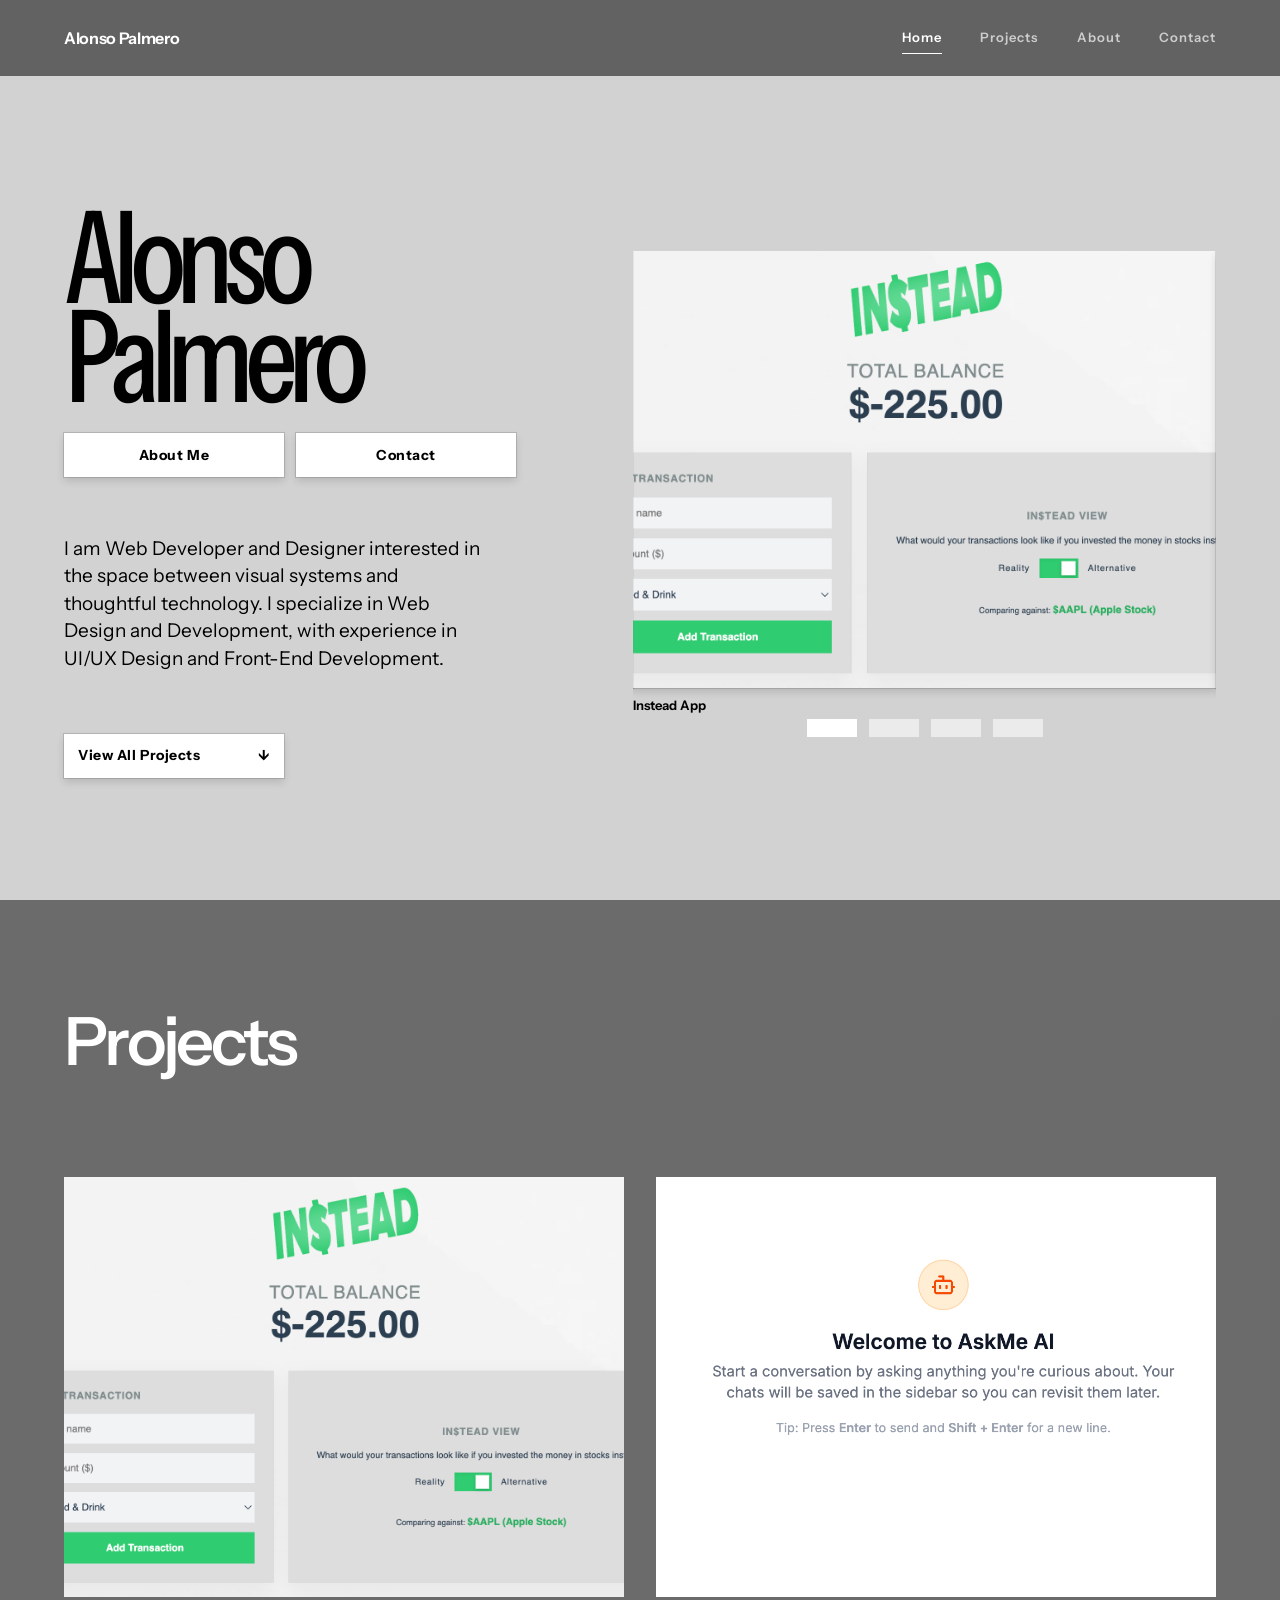
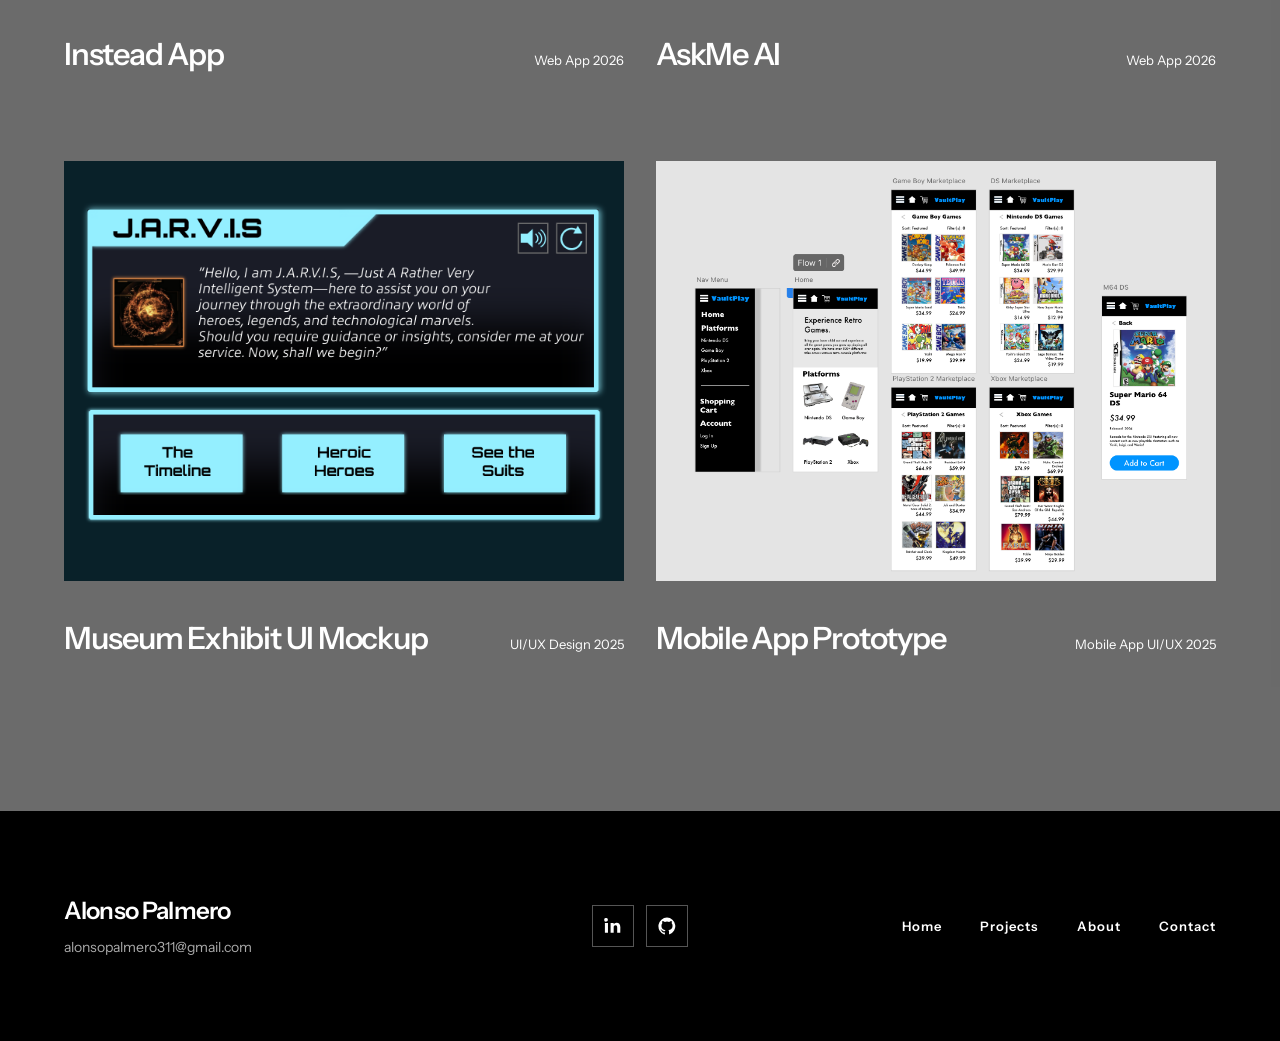
==== commit 98b28779: "nav update, about update," ====
--- a/index.html
+++ b/index.html
@@ -21,6 +21,7 @@
       <a class="site-logo" href="index.html">Alonso Palmero</a>
       <nav aria-label="Primary navigation">
         <a class="active" href="index.html">Home</a>
+        <a href="index.html#projects">Projects</a>
         <a href="about.html">About</a>
         <a href="contact.html">Contact</a>
       </nav>
@@ -197,6 +198,7 @@
         </div>
         <nav class="footer-nav" aria-label="Footer navigation">
           <a href="index.html">Home</a>
+          <a href="index.html#projects">Projects</a>
           <a href="about.html">About</a>
           <a href="contact.html">Contact</a>
         </nav>
--- a/css/styles.css
+++ b/css/styles.css
@@ -528,10 +528,10 @@
   line-height: 1.2;
 }
 
-.three-column-copy {
+.two-column-copy {
   display: grid;
   gap: 34px;
-  grid-template-columns: repeat(3, minmax(0, 1fr));
+  grid-template-columns: repeat(2, minmax(0, 1fr));
 }
 
 .skills-section {
@@ -932,12 +932,12 @@
     font-size: 46px;
   }
 
-  .three-column-copy,
+  .two-column-copy,
   .skills-list {
     grid-template-columns: 1fr;
   }
 
-  .three-column-copy {
+  .two-column-copy {
     gap: 20px;
   }
 
